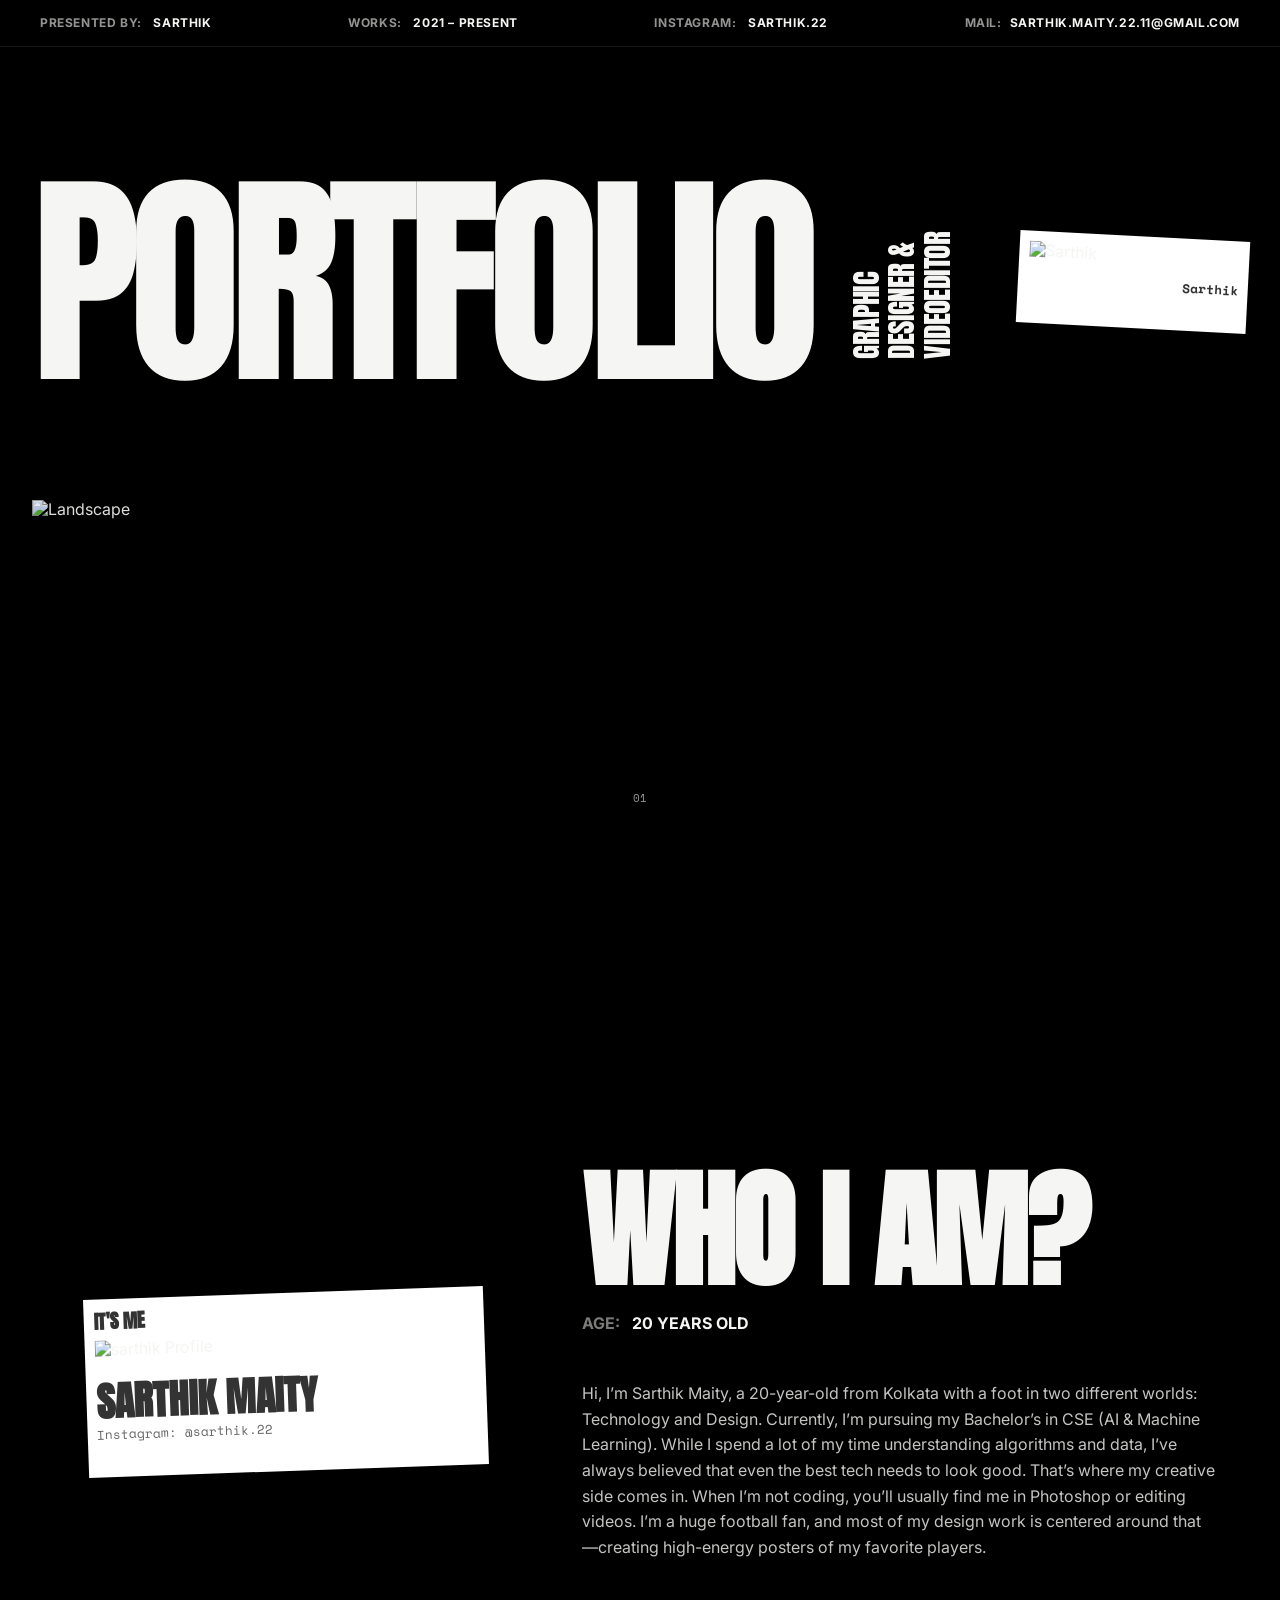
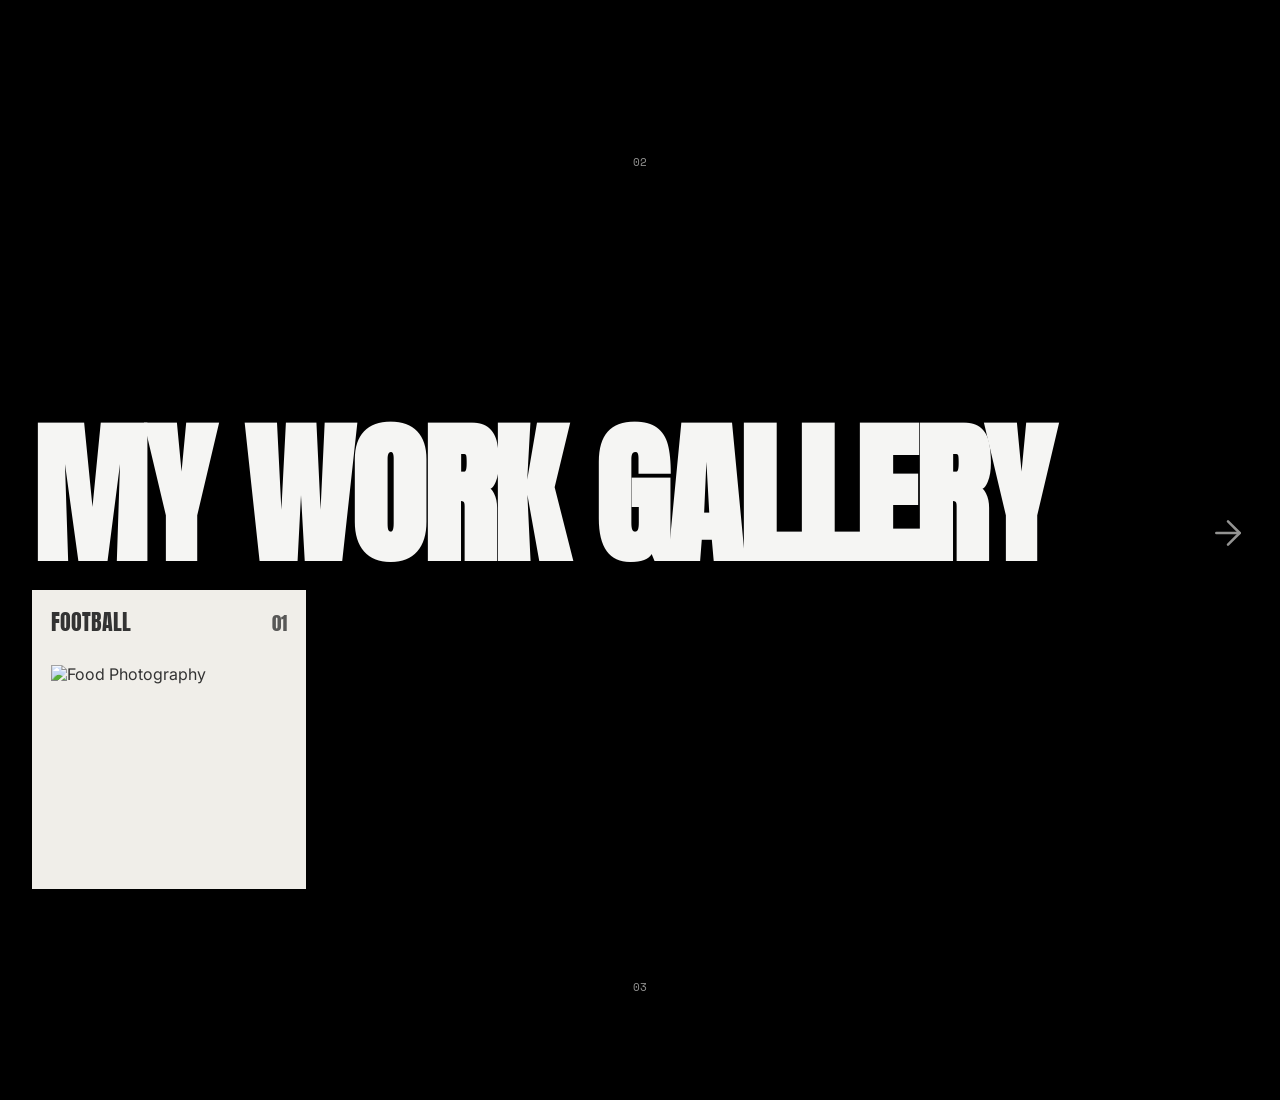
==== index.html @ b1d3f5a2 "Added portfolio files" ====
<!DOCTYPE html>
<html lang="en">

<head>
    <meta charset="UTF-8">
    <meta name="viewport" content="width=device-width, initial-scale=1.0">
    <title>Portfolio</title>
    <link rel="stylesheet" href="style.css">
    <!-- Google Fonts -->
    <link rel="preconnect" href="https://fonts.googleapis.com">
    <link rel="preconnect" href="https://fonts.gstatic.com" crossorigin>
    <link href="https://fonts.googleapis.com/css2?family=Anton&family=Inter:wght@400;700&family=Space+Mono&display=swap"
        rel="stylesheet">
</head>

<body class="home-page">
    <header class="top-bar">
        <a href="#home" class="logo-link">
            <div class="nav-items-desktop">
                <div class="nav-item"><span>PRESENTED BY:</span> Sarthik</div>
                <div class="nav-item"><span>WORKS:</span> 2021 – Present</div>
                <div class="nav-item"><span>INSTAGRAM:</span> sarthik.22</div>
                <div class="nav-item"><span>MAIL:</span>sarthik.maity.22.11@gmail.com</div>
            </div>
        </a>

        <div class="mobile-menu-btn" id="menuToggle">
            <div class="bar"></div>
            <div class="bar"></div>
        </div>
    </header>

    <div class="mobile-menu-overlay" id="mobileMenu">
        <div class="menu-content">
            <a href="#home" class="mobile-nav-item">Home</a>
            <a href="#about" class="mobile-nav-item">About</a>
            <a href="#gallery" class="mobile-nav-item">Gallery</a>
            <div class="mobile-nav-item"><span>PRESENTED BY:</span> Sarthik</div>
            <div class="mobile-nav-item"><span>WORKS:</span> 2021 – Present</div>
            <div class="mobile-nav-item"><span>INSTAGRAM:</span>sarthik.22</div>
            <div class="mobile-nav-item"><span>MAIL:</span>sarthik.maity.22.11@gmail.com</div>
        </div>
    </div>

    <!-- Home Section -->
    <section id="home" class="section-wrapper">
        <main class="container">
            <section class="hero-section">
                <h1 class="hero-title">PORTFOLIO</h1>

                <div class="hero-subtitle">
                    <span>GRAPHIC DESIGNER &</span>
                    <span>VIDEOEDITOR</span>
                </div>

                <div class="polaroid-wrapper">
                    <div class="polaroid">
                        <img src="assets/1.jpeg" alt="Sarthik">
                        <div class="polaroid-caption">Sarthik</div>
                    </div>
                </div>
            </section>

            <section class="landscape-section">
                <div class="landscape-image-wrapper">
                    <img src="assets/image.png" alt="Landscape" class="landscape-image">
                </div>
                <div class="page-number">01</div>
            </section>
        </main>
    </section>

    <!-- About Section -->
    <section id="about" class="section-wrapper about-page">
        <main class="about-container">
            <div class="about-grid">
                <!-- Left Side: Polaroid -->
                <div class="about-left">
                    <div class="polaroid-wrapper about-polaroid">
                        <div class="polaroid">
                            <div class="polaroid-header">IT'S ME</div>
                            <img src="assets/3.jpeg" alt="sarthik Profile">
                            <div class="polaroid-info">
                                <h2 class="profile-name">SARTHIK MAITY</h2>
                                <p class="social-handle">Instagram: @sarthik.22</p>
                            </div>
                        </div>
                    </div>
                </div>

                <!-- Right Side: Content -->
                <div class="about-right">
                    <h1 class="about-title">WHO I AM?</h1>

                    <div class="about-stats">
                        <div class="stat"><span>AGE:</span> 20 YEARS OLD</div>
                        <!-- <div class="stat"><span>EXPERIENCE:</span> 05 YEARS</div> -->
                    </div>

                    <div class="about-text">
                        <p>Hi, I’m Sarthik Maity, a 20-year-old from Kolkata with a foot in two different worlds: Technology and Design.

                            Currently, I’m pursuing my Bachelor’s in CSE (AI & Machine Learning). While I spend a lot of my time understanding algorithms and data, I’ve always believed that even the best tech needs to look good. That’s where my creative side comes in.
                            
                            When I’m not coding, you’ll usually find me in Photoshop or editing videos. I’m a huge football fan, and most of my design work is centered around that—creating high-energy posters of my favorite players.</p>
                       
                    </div>
                </div>
            </div>

            <div class="page-number-about">02</div>
        </main>
    </section>

    <!-- Image Gallery Section -->
    <section id="gallery" class="section-wrapper gallery-section">
        <div class="gallery-container">
            <div class="gallery-header">
                <h1 class="gallery-main-title">MY WORK GALLERY</h1>
                <div class="gallery-arrow">
                    <svg width="40" height="40" viewBox="0 0 24 24" fill="none" stroke="currentColor" stroke-width="1.5"
                        stroke-linecap="round" stroke-linejoin="round">
                        <line x1="5" y1="12" x2="19" y2="12"></line>
                        <polyline points="12 5 19 12 12 19"></polyline>
                    </svg>
                </div>
            </div>

            <div class="category-grid">
                <!-- Food Category -->
                <a href="foot-gallery.html" class="category-card">
                    <div class="card-header">
                        <span class="category-name">FOOTBALL</span>
                        <span class="category-number">01</span>
                    </div>
                    <div class="card-image">
                        <img src="FOOTBALL/art4-ronaldo.png" alt="Food Photography">
                    </div>
                </a>

                <!-- Travel Category
                <div class="category-card">
                    <div class="card-header">
                        <span class="category-name">TRAVEL</span>
                        <span class="category-number">02</span>
                    </div>
                    <div class="card-image">
                        <img src="assets/img2.jpeg" alt="Travel Photography">
                    </div>
                </div>

                <!-- Wedding Category -->
                <!-- <div class="category-card">
                    <div class="card-header">
                        <span class="category-name">WEDDING</span>
                        <span class="category-number">03</span>
                    </div>
                    <div class="card-image">
                        <img src="assets/img1.jpeg" alt="Wedding Photography">
                    </div>
                </div> -->

                <!-- Interior Category -->
                <!-- <div class="category-card">
                    <div class="card-header">
                        <span class="category-name">INTERIOR</span>
                        <span class="category-number">04</span>
                    </div>
                    <div class="card-image">
                        <img src="assets/bgimg.JPG" alt="Interior Photography">
                    </div>
                </div> -->

                <!-- Street Category -->
                <!-- <div class="category-card">
                    <div class="card-header">
                        <span class="category-name">STREET</span>
                        <span class="category-number">05</span>
                    </div>
                    <div class="card-image">
                        <img src="assets/img3.JPG" alt="Street Photography">
                    </div>
                </div> -->

                <!-- Videography Category -->
                <!-- <div class="category-card">
                    <div class="card-header">
                        <span class="category-name">VIDEOGRAPHY</span>
                        <span class="category-number">06</span>
                    </div>
                    <div class="card-image">
                        <img src="assets/img1.jpeg" alt="Videography">
                    </div>
                </div>  -->
            </div>

            <div class="page-number-gallery">03</div>
        </div>
    </section>

    <script>
        const menuToggle = document.getElementById('menuToggle');
        const mobileMenu = document.getElementById('mobileMenu');
        const navLinks = document.querySelectorAll('.mobile-nav-item, .nav-link, .logo-link');

        menuToggle.addEventListener('click', () => {
            menuToggle.classList.toggle('active');
            mobileMenu.classList.toggle('active');
            document.body.classList.toggle('no-scroll');
        });

        navLinks.forEach(link => {
            link.addEventListener('click', () => {
                menuToggle.classList.remove('active');
                mobileMenu.classList.remove('active');
                document.body.classList.remove('no-scroll');
            });
        });
    </script>
</body>

</html>
---- style.css ----
:root {
    --bg-color: #000000;
    --text-color: #F5F5F3;
    /* Off-white/Beige */
    --accent-color: #F5F5F3;
    --font-heading: 'Anton', sans-serif;
    --font-secondary: 'Inter', sans-serif;
    --font-mono: 'Space Mono', monospace;
}

html {
    scroll-behavior: smooth;
}

* {
    margin: 0;
    padding: 0;
    box-sizing: border-box;
}

body {
    background-color: var(--bg-color);
    color: var(--text-color);
    font-family: var(--font-secondary);
    line-height: 1.2;
    overflow-x: hidden;
}

body.no-scroll {
    overflow: hidden;
}

/* Section Wrapper */
.section-wrapper {
    height: 100vh;
    width: 100%;
    display: flex;
    flex-direction: column;
}

/* Top Bar */
.top-bar {
    position: fixed;
    top: 0;
    left: 0;
    width: 100%;
    display: flex;
    justify-content: space-between;
    align-items: center;
    padding: 1rem 2rem;
    font-size: 0.75rem;
    font-weight: 700;
    text-transform: uppercase;
    letter-spacing: 0.05em;
    background-color: rgba(0, 0, 0, 0.8);
    backdrop-filter: blur(10px);
    border-bottom: 1px solid rgba(245, 245, 243, 0.1);
    z-index: 1000;
}

.logo-link {
    text-decoration: none;
    color: inherit;
    width: 100%;
}

.nav-items-desktop {
    display: flex;
    justify-content: space-between;
    align-items: center;
    width: 100%;
    max-width: 1200px;
    margin: 0 auto;
}

.nav-link {
    color: inherit;
    text-decoration: underline;
    margin-left: 1rem;
}

.top-bar span {
    color: rgba(245, 245, 243, 0.6);
    margin-right: 0.5rem;
}

/* Mobile Menu Button */
.mobile-menu-btn {
    display: none;
    cursor: pointer;
    width: 30px;
    height: 20px;
    flex-direction: column;
    justify-content: space-between;
    z-index: 1001;
}

.mobile-menu-btn .bar {
    width: 100%;
    height: 2px;
    background-color: var(--text-color);
    transition: all 0.3s ease;
}

.mobile-menu-btn.active .bar:nth-child(1) {
    transform: translateY(9px) rotate(45deg);
}

.mobile-menu-btn.active .bar:nth-child(2) {
    transform: translateY(-9px) rotate(-45deg);
}

/* Mobile Menu Overlay */
.mobile-menu-overlay {
    position: fixed;
    top: 0;
    left: 0;
    width: 100%;
    height: 100%;
    background-color: rgba(0, 0, 0, 0.95);
    display: flex;
    justify-content: center;
    align-items: center;
    z-index: 999;
    opacity: 0;
    visibility: hidden;
    transition: all 0.4s ease;
}

.mobile-menu-overlay.active {
    opacity: 1;
    visibility: visible;
}

.menu-content {
    display: flex;
    flex-direction: column;
    gap: 2rem;
    text-align: center;
}

.mobile-nav-item {
    font-size: 1.2rem;
    font-weight: 700;
    text-transform: uppercase;
    letter-spacing: 0.1em;
    color: inherit;
    text-decoration: none;
}

.mobile-nav-item span {
    display: block;
    font-size: 0.7rem;
    color: rgba(245, 245, 243, 0.5);
    margin-bottom: 0.5rem;
}

/* Container */
.container {
    flex: 1;
    display: flex;
    flex-direction: column;
    padding: 5rem 2rem 1rem 2rem;
    max-width: 1600px;
    margin: 0 auto;
    width: 100%;
    height: 100vh;
    overflow: hidden;
}

/* Hero Section */
.hero-section {
    display: flex;
    justify-content: flex-start;
    align-items: center;
    position: relative;
    flex: 1.2;
    gap: 1.5rem;
}

.hero-title {
    font-family: var(--font-heading);
    font-size: clamp(5rem, 18vw, 15rem);
    line-height: 0.8;
    margin: 0;
    letter-spacing: -0.05em;
    font-weight: 400;
}

.hero-subtitle {
    writing-mode: vertical-rl;
    transform: rotate(180deg);
    font-family: var(--font-heading);
    font-size: clamp(0.8rem, 2.3vw, 2.3rem);
    display: flex;
    flex-direction: column;
    justify-content: space-between;
    height: clamp(3rem, 12vw, 10rem);
    margin: 0 1rem;
    color: var(--text-color);
    letter-spacing: -0.02em;
}

/* Polaroid */
.polaroid-wrapper {
    width: clamp(200px, 18vw, 300px);
    transform: rotate(3deg);
    margin-left: auto;
    z-index: 10;
}

.polaroid {
    background-color: #fff;
    padding: 0.6rem 0.6rem 2.2rem 0.6rem;
    box-shadow: 0 15px 40px rgba(0, 0, 0, 0.8);
}

.polaroid img {
    width: 100%;
    aspect-ratio: 1/1;
    object-fit: cover;
}

.polaroid-caption {
    font-family: 'Space Mono', monospace;
    color: #333;
    text-align: right;
    margin-top: 0.8rem;
    font-size: 0.8rem;
    font-weight: 700;
}

/* Landscape Section */
.landscape-section {
    position: relative;
    width: 100%;
    flex: 1;
    /* Stretch to fill remaining space */
    margin-top: 1rem;
    margin-bottom: 3rem;
    min-height: 0;
    /* Allow shrinking */
}

.landscape-image-wrapper {
    width: 100%;
    height: 100%;
    overflow: hidden;
    position: relative;
    background: #000;
}

.landscape-image {
    width: 100%;
    height: 100%;
    object-fit: cover;
    display: block;
    filter: brightness(0.9);
}

.page-number,
.page-number-about {
    position: absolute;
    bottom: 2rem;
    left: 50%;
    transform: translateX(-50%);
    font-family: var(--font-mono);
    font-size: 0.7rem;
    opacity: 0.6;
}

/* About Page Specific Section */
.about-page {
    background: linear-gradient(rgba(0, 0, 0, 0.7), rgba(0, 0, 0, 0.7)), url('assets/bgimg.JPG');
    background-size: cover;
    background-position: center;
    background-attachment: fixed;
    display: flex;
    justify-content: center;
    align-items: center;
}

.about-container {
    padding: 6rem 4rem 2rem 4rem;
    max-width: 1400px;
    margin: 0 auto;
    width: 100%;
    min-height: 100vh;
    display: flex;
    align-items: center;
    position: relative;
}

.about-grid {
    display: grid;
    grid-template-columns: 1fr 1.5fr;
    gap: 6rem;
    align-items: center;
    width: 100%;
}

.about-polaroid {
    width: 100%;
    max-width: 400px;
    transform: rotate(-2deg);
}

.about-polaroid img {
    object-position: top center;
    /* Prevent head cut off */
}

.polaroid-header {
    font-family: var(--font-heading);
    color: #333;
    font-size: 1.2rem;
    margin-bottom: 0.5rem;
    font-weight: 700;
}

.polaroid-info {
    margin-top: 1.5rem;
}

.profile-name {
    font-family: var(--font-heading);
    font-size: 2.5rem;
    color: #333;
    line-height: 0.9;
    margin-bottom: 0.5rem;
}

.social-handle {
    font-family: var(--font-mono);
    color: #666;
    font-size: 0.8rem;
}

.about-title {
    font-family: var(--font-heading);
    font-size: clamp(4rem, 10vw, 8rem);
    line-height: 0.8;
    margin-bottom: 2rem;
    letter-spacing: -0.02em;
}

.about-stats {
    display: flex;
    gap: 2rem;
    margin-bottom: 3rem;
}

.stat {
    font-size: 1rem;
    font-weight: 700;
}

.stat span {
    opacity: 0.5;
    margin-right: 0.5rem;
}

.about-text p {
    font-size: 1rem;
    line-height: 1.6;
    opacity: 0.8;
    margin-bottom: 1.5rem;
}

/* Mobile Responsive */
@media (max-width: 1024px) {
    .about-grid {
        grid-template-columns: 1fr;
        gap: 4rem;
        text-align: center;
    }

    .about-stats {
        justify-content: center;
    }
}

/* Gallery Section */
.gallery-section {
    background-color: var(--bg-color);
    padding: 6rem 2rem 2rem 2rem;
    min-height: 100vh;
    display: flex;
    justify-content: center;
    align-items: center;
}

.gallery-container {
    max-width: 1600px;
    width: 100%;
    margin: 0 auto;
    position: relative;
}

.gallery-header {
    display: flex;
    justify-content: space-between;
    align-items: flex-end;
    margin-bottom: 4rem;
}

.gallery-main-title {
    font-family: var(--font-heading);
    font-size: clamp(4rem, 12vw, 10rem);
    line-height: 0.8;
    letter-spacing: -0.02em;
}

.gallery-arrow {
    opacity: 0.6;
}

.category-grid {
    display: grid;
    grid-template-columns: repeat(4, 1fr);
    gap: 2rem;
}

.category-card {
    background-color: var(--accent-color);
    padding: 1rem;
    padding-bottom: 2rem;
    text-decoration: none;
    color: #333;
    display: flex;
    flex-direction: column;
    gap: 1rem;
    transition: transform 0.3s ease;
}

.category-card:hover {
    transform: translateY(-5px);
}

.category-grid .category-card:nth-child(1),
.category-grid .category-card:nth-child(2) {
    grid-column: span 1;
}

.category-grid .category-card:nth-child(3),
.category-grid .category-card:nth-child(4),
.category-grid .category-card:nth-child(5),
.category-grid .category-card:nth-child(6) {
    grid-column: span 1;
}

/* Specific layout grouping from reference */
.category-grid {
    grid-template-areas:
        "title title card1 card2"
        "card3 card4 card5 card6";
}

/* Adjusting to match the reference look */
.gallery-header {
    grid-area: title;
    margin-bottom: 2rem;
}

.category-grid {
    display: grid;
    grid-template-columns: repeat(4, 1fr);
    grid-template-rows: auto auto;
    gap: 2.5rem;
}

.category-card {
    background-color: #F0EEE9;
    padding: 1.2rem;
    padding-bottom: 3rem;
}

.card-header {
    display: flex;
    justify-content: space-between;
    align-items: center;
    margin-bottom: 0.8rem;
}

.category-name {
    font-family: var(--font-heading);
    font-size: 1.4rem;
}

.category-number {
    font-family: var(--font-heading);
    font-size: 1.2rem;
    opacity: 0.8;
}

.card-image {
    width: 100%;
    aspect-ratio: 4/3;
    overflow: hidden;
}

.card-image img {
    width: 100%;
    height: 100%;
    object-fit: cover;
}

.page-number-gallery {
    position: absolute;
    bottom: -4rem;
    left: 50%;
    transform: translateX(-50%);
    font-family: var(--font-mono);
    font-size: 0.7rem;
    opacity: 0.6;
}

/* Responsive adjustments */
@media (max-width: 1200px) {
    .category-grid {
        grid-template-columns: repeat(2, 1fr);
    }
}

@media (max-width: 768px) {
    .category-grid {
        grid-template-columns: 1fr;
    }

    .gallery-main-title {
        font-size: 4rem;
    }


    .nav-items-desktop {
        display: none;
    }

    .mobile-menu-btn {
        display: flex;
        margin-left: auto;
    }

    .container,
    .about-container {
        padding-top: 5rem;
        height: auto;
        min-height: 100vh;
    }

    .hero-section {
        flex-direction: column;
        align-items: center;
        text-align: center;
        gap: 2rem;
        margin-top: 2rem;
        flex: none;
    }

    .hero-subtitle {
        writing-mode: horizontal-tb;
        transform: rotate(0);
        height: auto;
        margin: 1rem 0;
        flex-direction: row;
        gap: 1.5rem;
    }

    .polaroid-wrapper {
        width: 80%;
        max-width: 280px;
        margin-left: 0;
        transform: rotate(0);
    }

    .section-wrapper {
        height: auto;
        min-height: 100vh;
    }

    .about-page {
        background-attachment: scroll;
    }

    .container,
    .about-container {
        overflow: visible;
    }

    .landscape-section {
        flex: none;
        height: 40vh;
        margin-bottom: 4rem;
    }

}
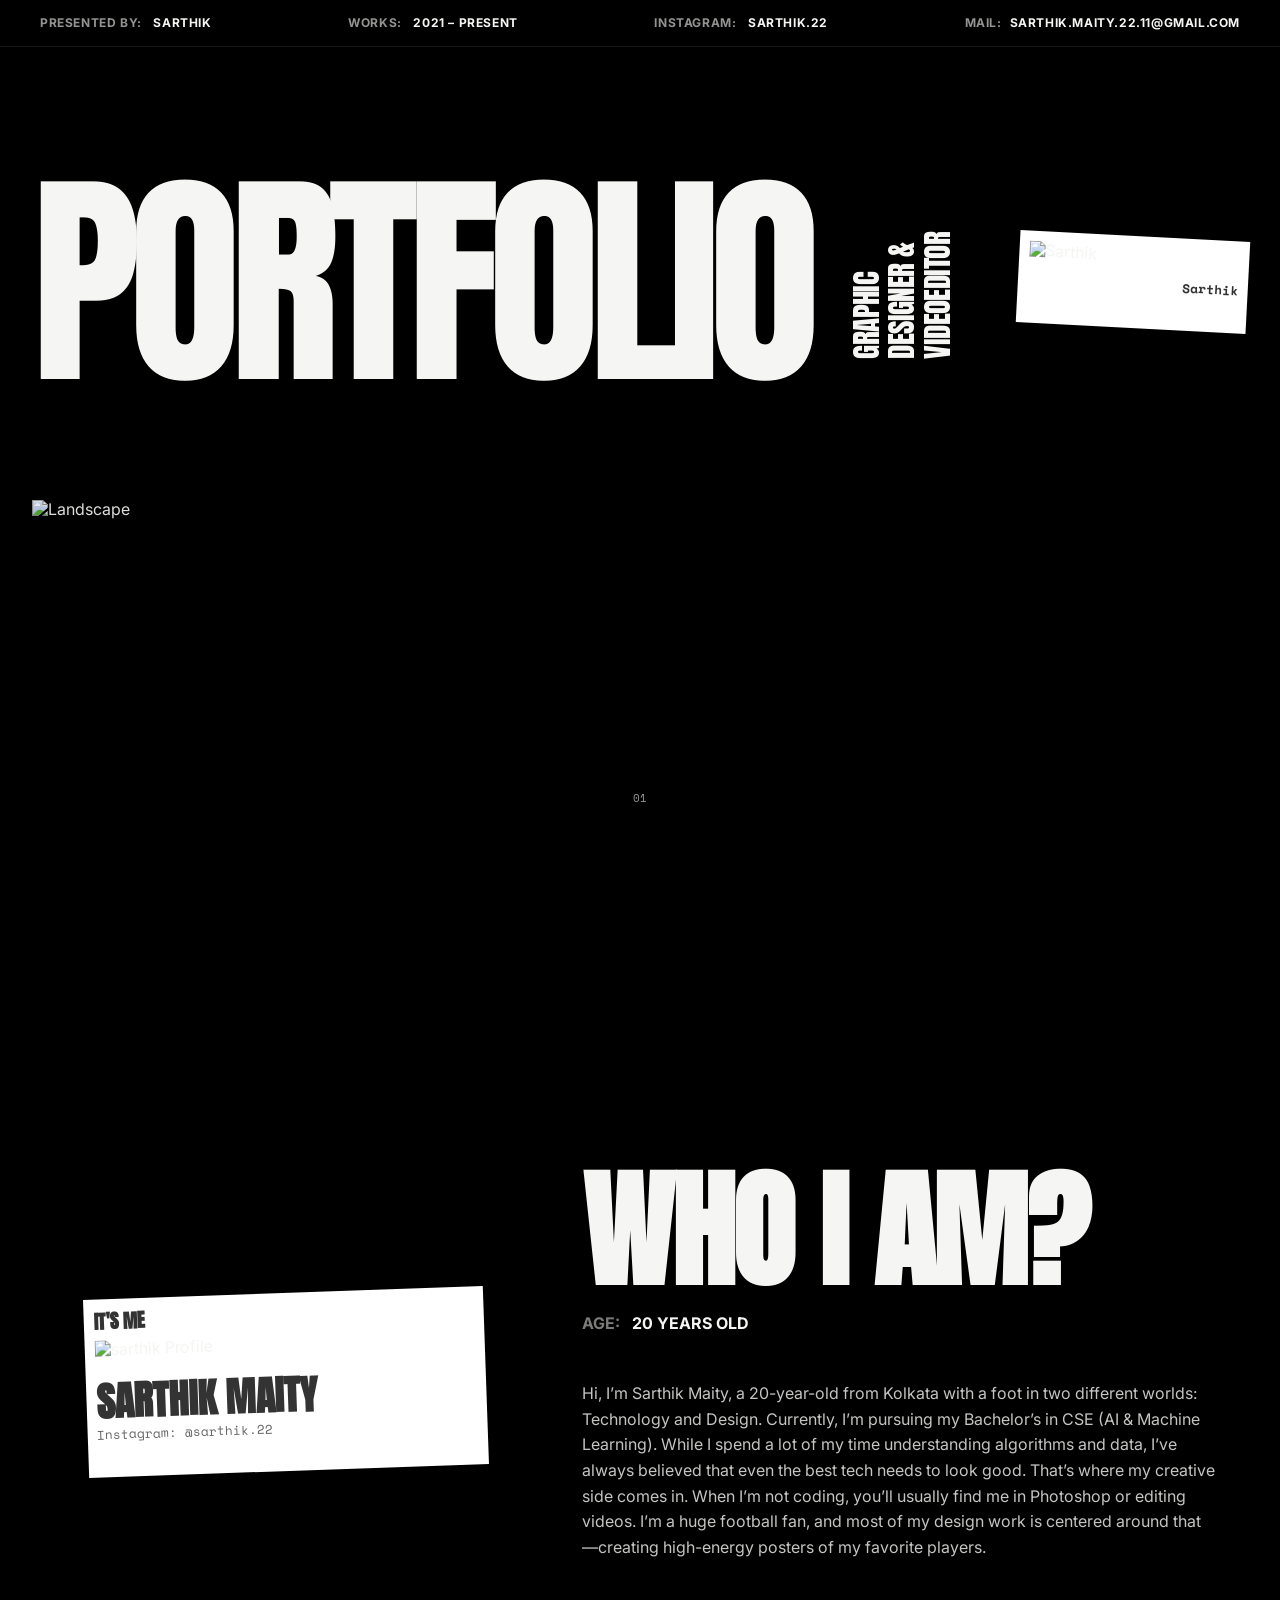
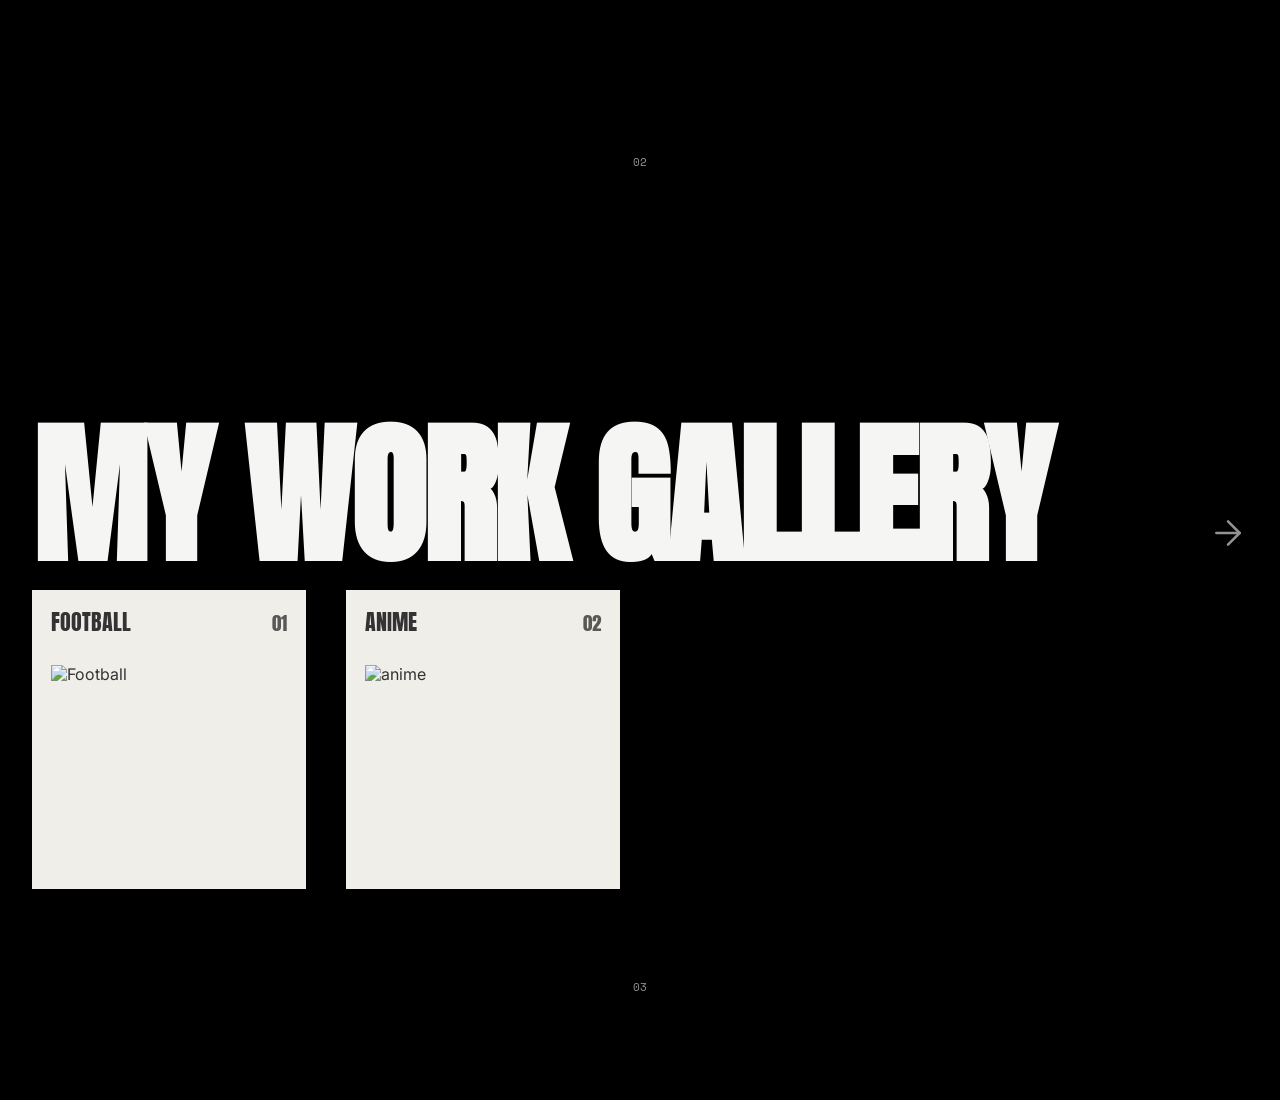
==== commit 5c02e8ca: "new anime gallery and foot file in normal folder" ====
--- a/index.html
+++ b/index.html
@@ -134,7 +134,17 @@
                         <span class="category-number">01</span>
                     </div>
                     <div class="card-image">
-                        <img src="FOOTBALL/art4-ronaldo.png" alt="Food Photography">
+                        <img src="FOOTBALL/art4-ronaldo.png" alt="Football">
+                    </div>
+                </a>
+
+                <a href="anime-gallery.html" class="category-card">
+                    <div class="card-header">
+                        <span class="category-name">ANIME</span>
+                        <span class="category-number">02</span>
+                    </div>
+                    <div class="card-image">
+                        <img src="FOOTBALL/art7-kaiser.png" alt="anime">
                     </div>
                 </a>
 
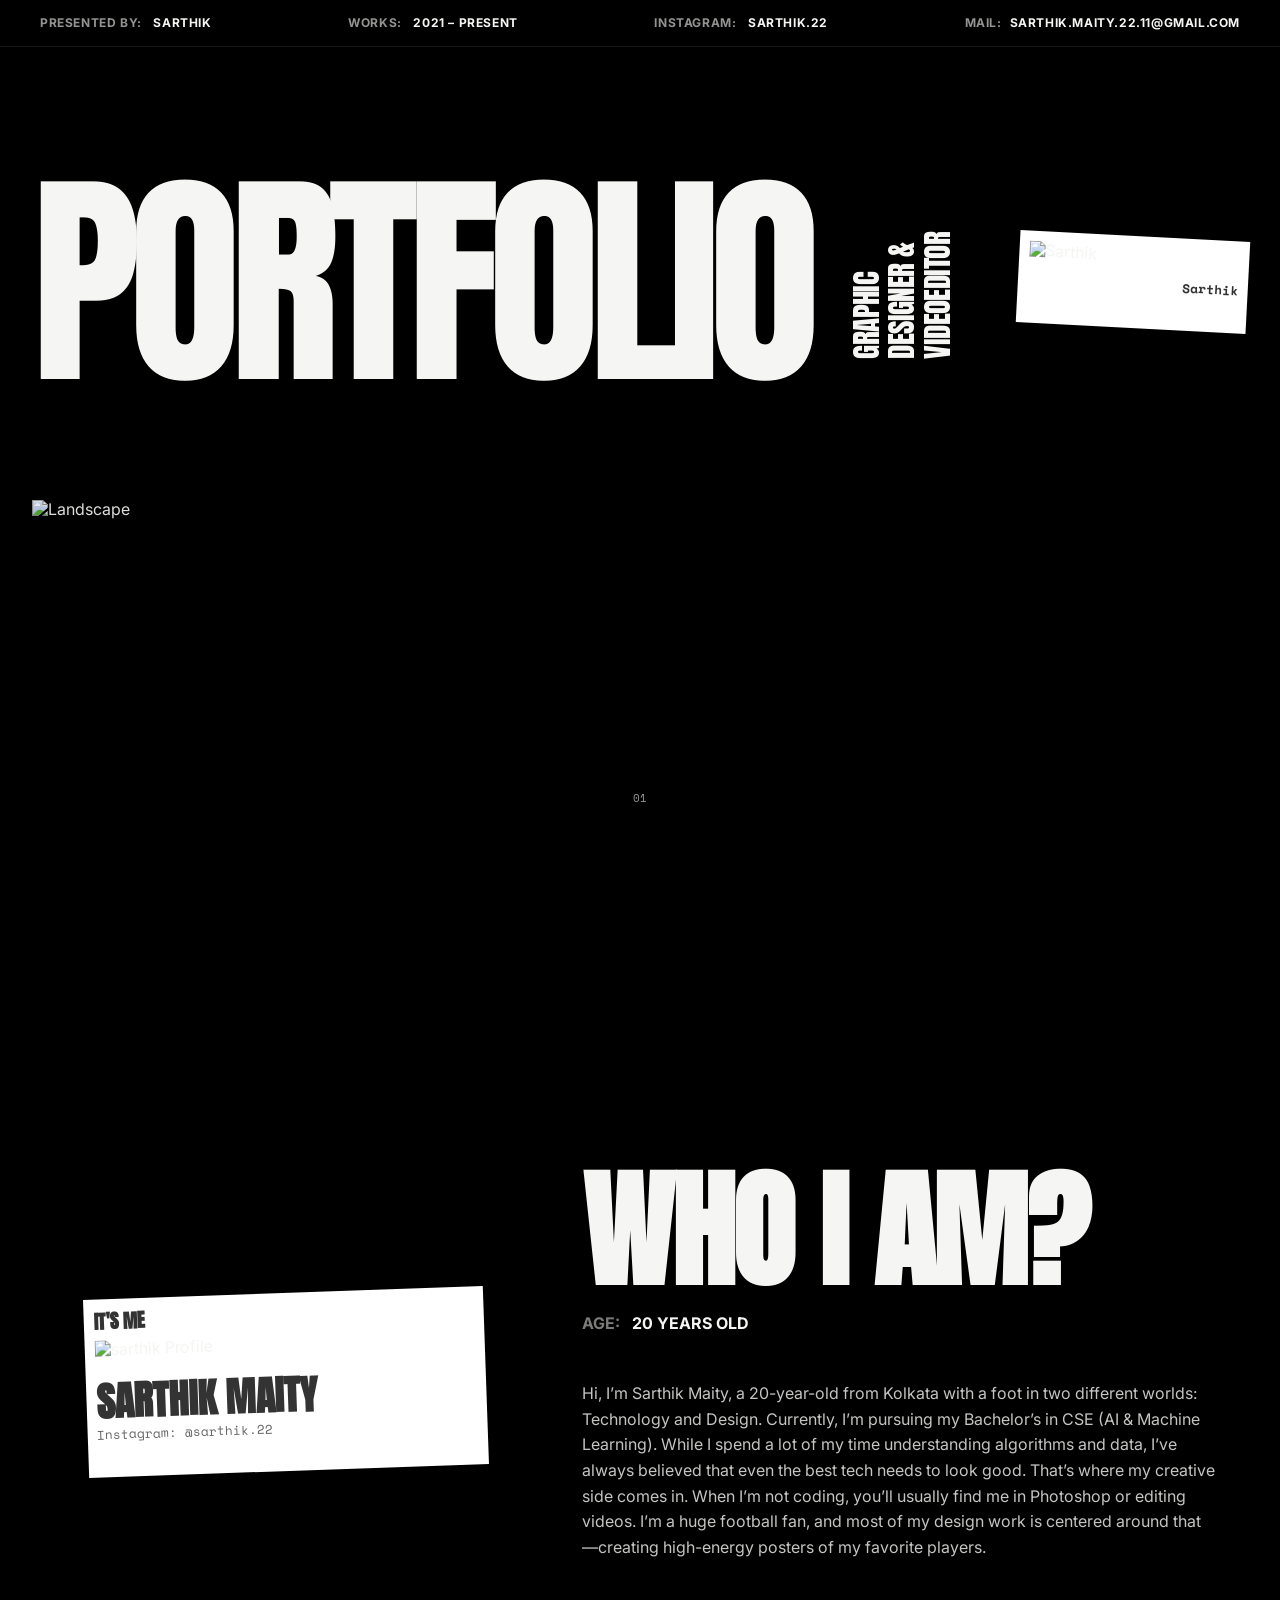
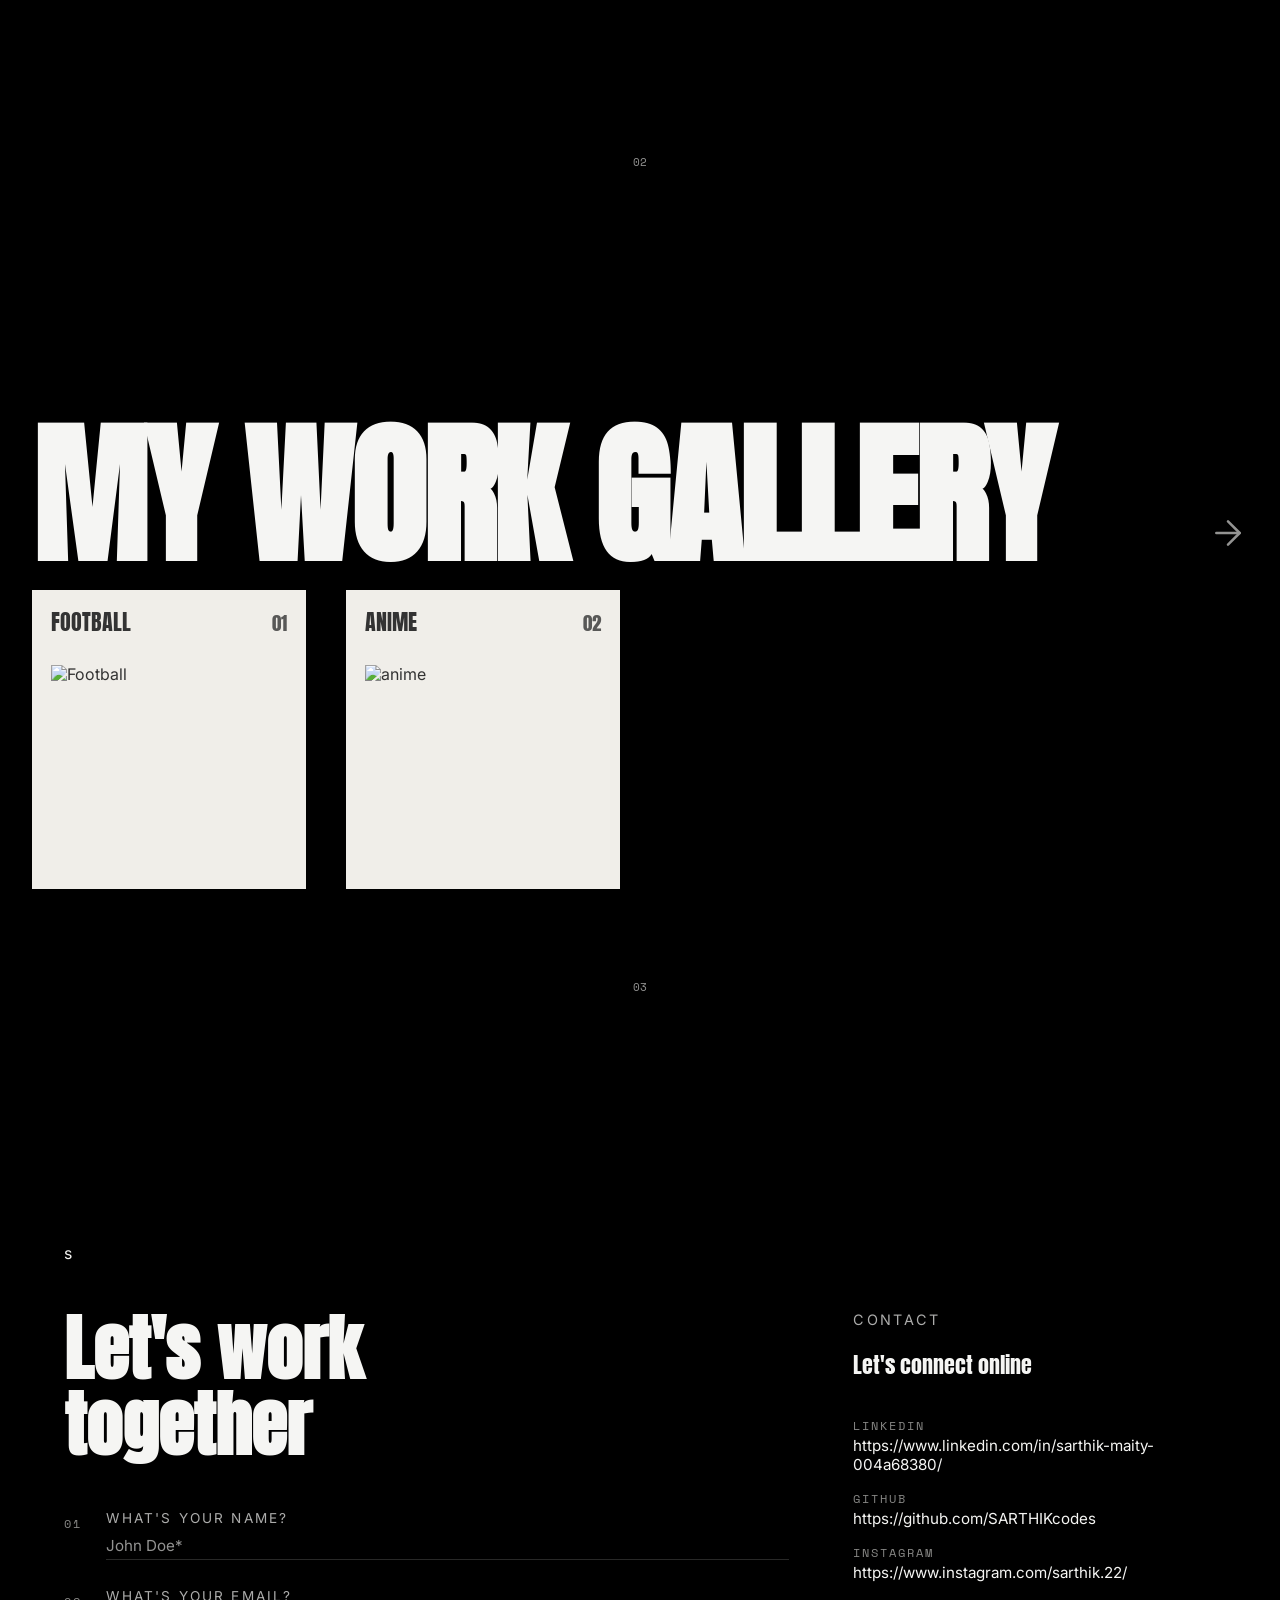
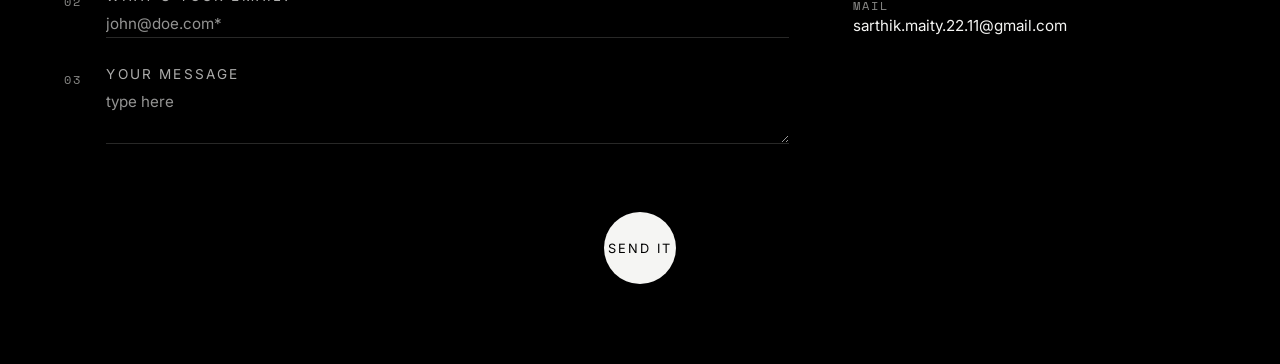
==== commit bd495c94: "contact form" ====
--- a/index.html
+++ b/index.html
@@ -11,6 +11,186 @@
     <link rel="preconnect" href="https://fonts.gstatic.com" crossorigin>
     <link href="https://fonts.googleapis.com/css2?family=Anton&family=Inter:wght@400;700&family=Space+Mono&display=swap"
         rel="stylesheet">
+
+    <style>
+        .contact-section {
+            max-width: 1400px;
+            margin: 0 auto;
+            padding: 6rem 4rem 5rem 4rem;
+            display: flex;
+            flex-direction: column;
+            gap: 3rem;
+        }
+
+        .contact-inner {
+            display: grid;
+            grid-template-columns: minmax(0, 2.2fr) minmax(0, 1.1fr);
+            gap: 4rem;
+            align-items: flex-start;
+        }
+
+        .contact-title {
+            font-family: var(--font-heading);
+            font-size: clamp(2.8rem, 6vw, 4.5rem);
+            line-height: 1.05;
+            margin-bottom: 3rem;
+        }
+
+        .contact-form {
+            display: flex;
+            flex-direction: column;
+            gap: 1.75rem;
+        }
+
+        .contact-row {
+            display: grid;
+            grid-template-columns: auto minmax(0, 1fr);
+            gap: 1.5rem;
+            align-items: flex-start;
+        }
+
+        .contact-number {
+            font-family: var(--font-mono);
+            font-size: 0.75rem;
+            letter-spacing: 0.18em;
+            text-transform: uppercase;
+            color: rgba(245, 245, 243, 0.55);
+            margin-top: 0.4rem;
+        }
+
+        .contact-label {
+            font-family: var(--font-secondary);
+            font-size: 0.85rem;
+            text-transform: uppercase;
+            letter-spacing: 0.16em;
+            color: rgba(245, 245, 243, 0.7);
+            margin-bottom: 0.35rem;
+        }
+
+        .contact-input,
+        .contact-textarea {
+            width: 100%;
+            background: transparent;
+            border: none;
+            border-bottom: 1px solid rgba(245, 245, 243, 0.16);
+            padding: 0.25rem 0;
+            font-family: var(--font-secondary);
+            font-size: 0.95rem;
+            color: var(--text-color);
+            outline: none;
+        }
+
+        .contact-input::placeholder,
+        .contact-textarea::placeholder {
+            color: rgba(245, 245, 243, 0.6);
+        }
+
+        .contact-input:focus,
+        .contact-textarea:focus {
+            border-color: rgba(245, 245, 243, 0.7);
+        }
+
+        .contact-textarea {
+            resize: vertical;
+            min-height: 3.5rem;
+        }
+
+        .contact-right-title {
+            font-family: var(--font-secondary);
+            font-size: 0.9rem;
+            text-transform: uppercase;
+            letter-spacing: 0.16em;
+            color: rgba(245, 245, 243, 0.7);
+            margin-bottom: 1.5rem;
+        }
+
+        .contact-right-heading {
+            font-family: var(--font-heading);
+            font-size: 1.4rem;
+            margin-bottom: 2.5rem;
+        }
+
+        .contact-links {
+            list-style: none;
+            padding: 0;
+            margin: 0;
+            display: flex;
+            flex-direction: column;
+            gap: 1.1rem;
+        }
+
+        .contact-link-label {
+            font-family: var(--font-mono);
+            font-size: 0.75rem;
+            text-transform: uppercase;
+            letter-spacing: 0.16em;
+            color: rgba(245, 245, 243, 0.55);
+            margin-bottom: 0.15rem;
+        }
+
+        .contact-link a,
+        .contact-link span {
+            font-family: var(--font-secondary);
+            font-size: 0.95rem;
+            color: var(--text-color);
+            text-decoration: none;
+        }
+
+        .contact-link a:hover {
+            text-decoration: underline;
+        }
+
+        .contact-submit-wrapper {
+            display: flex;
+            justify-content: center;
+            margin-top: 1rem;
+        }
+
+        .contact-submit {
+            width: 4.5rem;
+            height: 4.5rem;
+            border-radius: 999px;
+            border: none;
+            background: var(--text-color);
+            color: #000;
+            font-family: var(--font-secondary);
+            font-size: 0.8rem;
+            text-transform: uppercase;
+            letter-spacing: 0.16em;
+            cursor: pointer;
+            display: flex;
+            align-items: center;
+            justify-content: center;
+            box-shadow: 0 18px 35px rgba(0, 0, 0, 0.6);
+            transition: transform 0.2s ease, box-shadow 0.2s ease, background 0.2s ease;
+        }
+
+        .contact-submit:hover {
+            transform: translateY(-3px);
+            box-shadow: 0 22px 40px rgba(0, 0, 0, 0.75);
+            background: #ffffff;
+        }
+
+        .contact-submit:active {
+            transform: translateY(0);
+            box-shadow: 0 10px 20px rgba(0, 0, 0, 0.7);
+        }
+
+        @media (max-width: 900px) {
+            .contact-section {
+                padding-inline: 1.5rem;
+            }
+
+            .contact-inner {
+                grid-template-columns: minmax(0, 1fr);
+                gap: 3rem;
+            }
+
+            .contact-title {
+                margin-bottom: 2.25rem;
+            }
+        }
+    </style>
 </head>
 
 <body class="home-page">
@@ -208,6 +388,92 @@
         </div>
     </section>
 
+    <section id="contact" class="contact-section">
+        <form action="https://api.web3forms.com/submit" method="POST"></form>s
+        <div class="contact-inner">
+            <div class="contact-left">
+                
+                <h2 class="contact-title">
+                    Let's work<br>together
+                </h2>
+                <form class="contact-form" id="contact-form">
+                    <div class="contact-row">
+                        <input type="hidden" name="access_key" value="184c6851-9f18-4a88-ac06-4467c2122e70">
+                        <div class="contact-number">01</div>
+                        <div>
+                            <div class="contact-label">What's your name?</div>
+                            <input class="contact-input" type="text" name="name"
+                                placeholder="John Doe*" required>
+                        </div>
+                    </div>
+
+                    <div class="contact-row">
+                        <div class="contact-number">02</div>
+                        <div>
+                            <div class="contact-label">What's your email?</div>
+                            <input class="contact-input" type="email" name="email"
+                                placeholder="john@doe.com*" required>
+                        </div>
+                    </div>
+
+                    <!-- <div class="contact-row">
+                        <div class="contact-number">03</div>
+                        <div>
+                            <div class="contact-label">What's the name of your organization?</div>
+                            <input class="contact-input" type="text" name="organization"
+                                placeholder="John &amp; Doe ®">
+                        </div>
+                    </div> -->
+
+                    <!-- <div class="contact-row">
+                        <div class="contact-number">04</div>
+                        <div>
+                            <div class="contact-label">What services are you looking for?</div>
+                            <input class="contact-input" type="text" name="services"
+                                placeholder="Web design, web development …">
+                        </div>
+                    </div> -->
+
+                    <div class="contact-row">
+                        <div class="contact-number">03</div>
+                        <div>
+                            <div class="contact-label">Your message</div>
+                            <textarea class="contact-textarea" name="message"
+                                placeholder="type here"></textarea>
+                        </div>
+                    </div>
+                </form>
+            </div>
+
+            <div class="contact-right">
+                <div class="contact-right-title">Contact</div>
+                <div class="contact-right-heading">Let's connect online</div>
+                <ul class="contact-links">
+                    <li class="contact-link">
+                        <div class="contact-link-label">LinkedIn</div>
+                        <a href="https://www.linkedin.com" target="_blank" rel="noopener">https://www.linkedin.com/in/sarthik-maity-004a68380/</a>
+                    </li>
+                    <li class="contact-link">
+                        <div class="contact-link-label">GitHub</div>
+                        <a href="https://github.com" target="_blank" rel="noopener">https://github.com/SARTHIKcodes</a>
+                    </li>
+                    <li class="contact-link">
+                        <div class="contact-link-label">Instagram</div>
+                        <a href="https://www.instagram.com" target="_blank" rel="noopener">https://www.instagram.com/sarthik.22/</a>
+                    </li>
+                    <li class="contact-link">
+                        <div class="contact-link-label">Mail</div>
+                        <span>sarthik.maity.22.11@gmail.com</span>
+                    </li>
+                </ul>
+            </div>
+        </div>
+
+        <div class="contact-submit-wrapper">
+            <button type="submit" form="contact-form" class="contact-submit">Send it</button>
+        </div>
+    </section>
+
     <script>
         const menuToggle = document.getElementById('menuToggle');
         const mobileMenu = document.getElementById('mobileMenu');
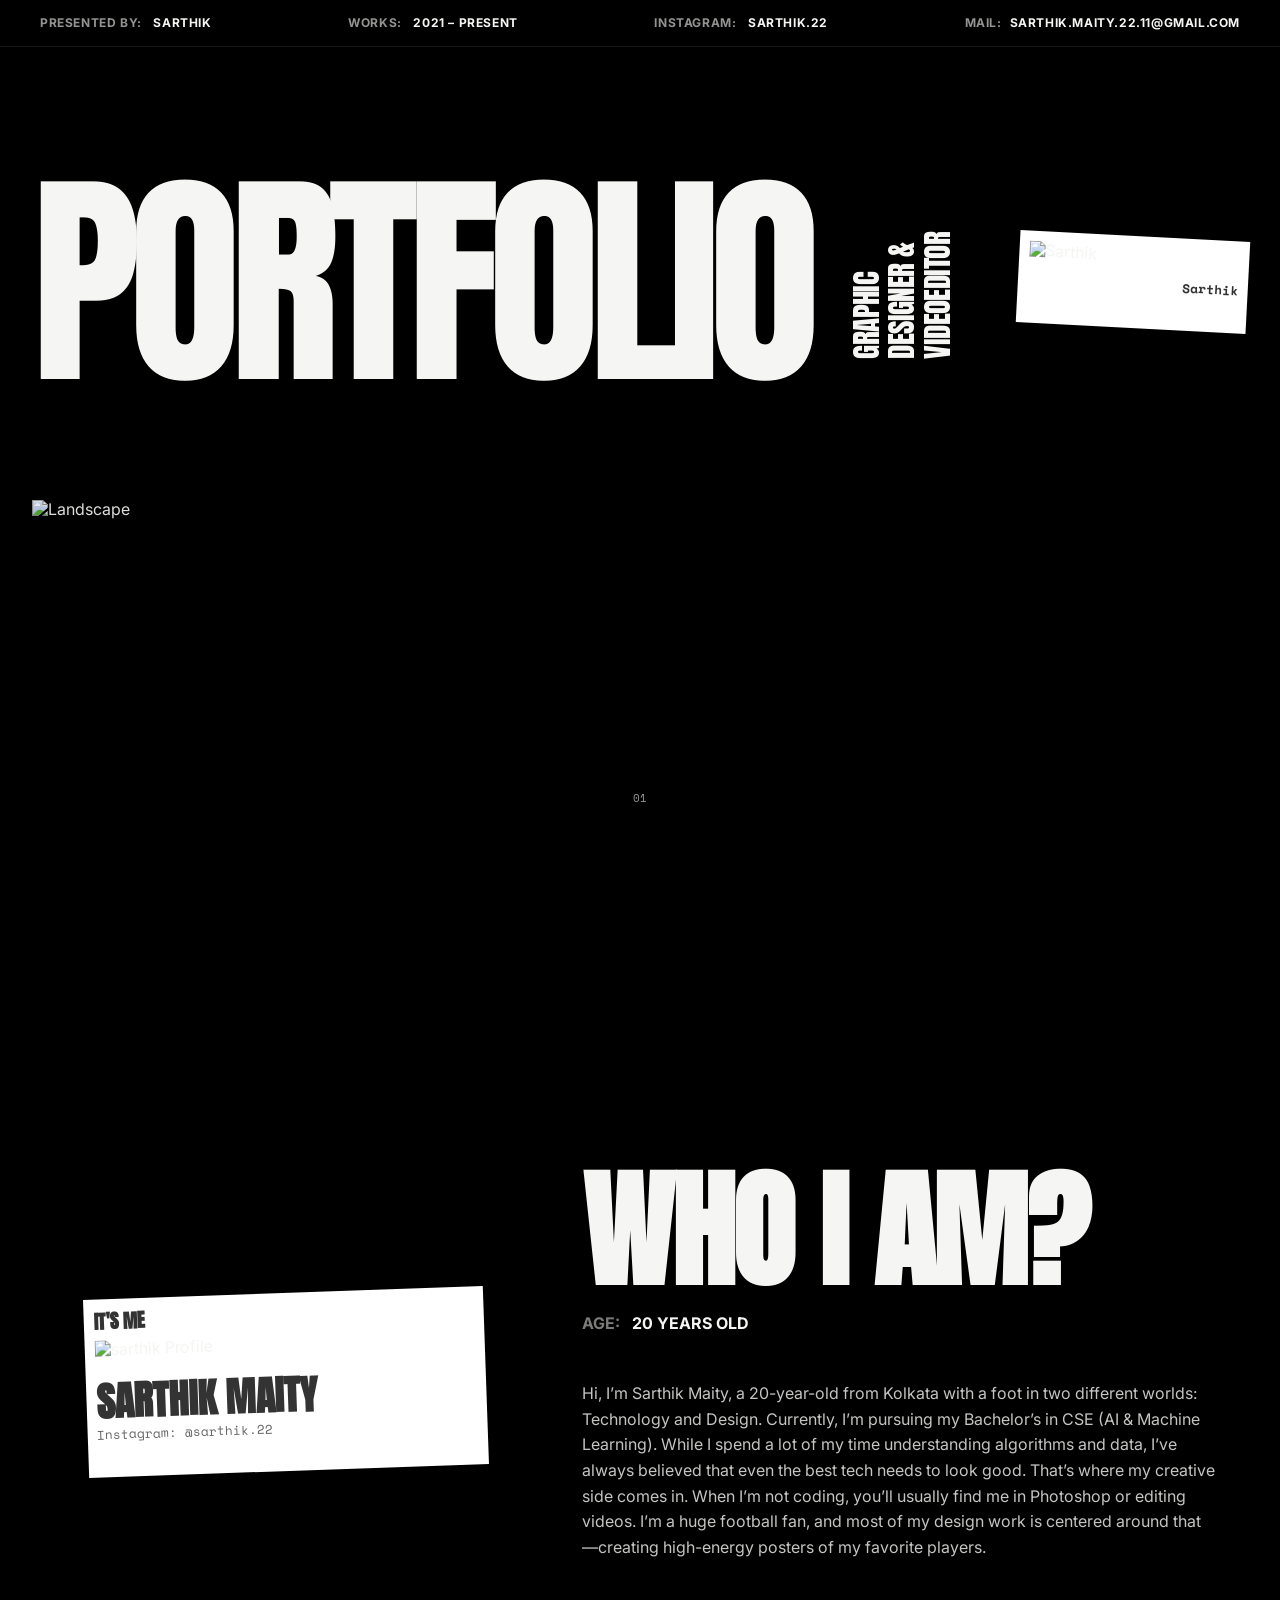
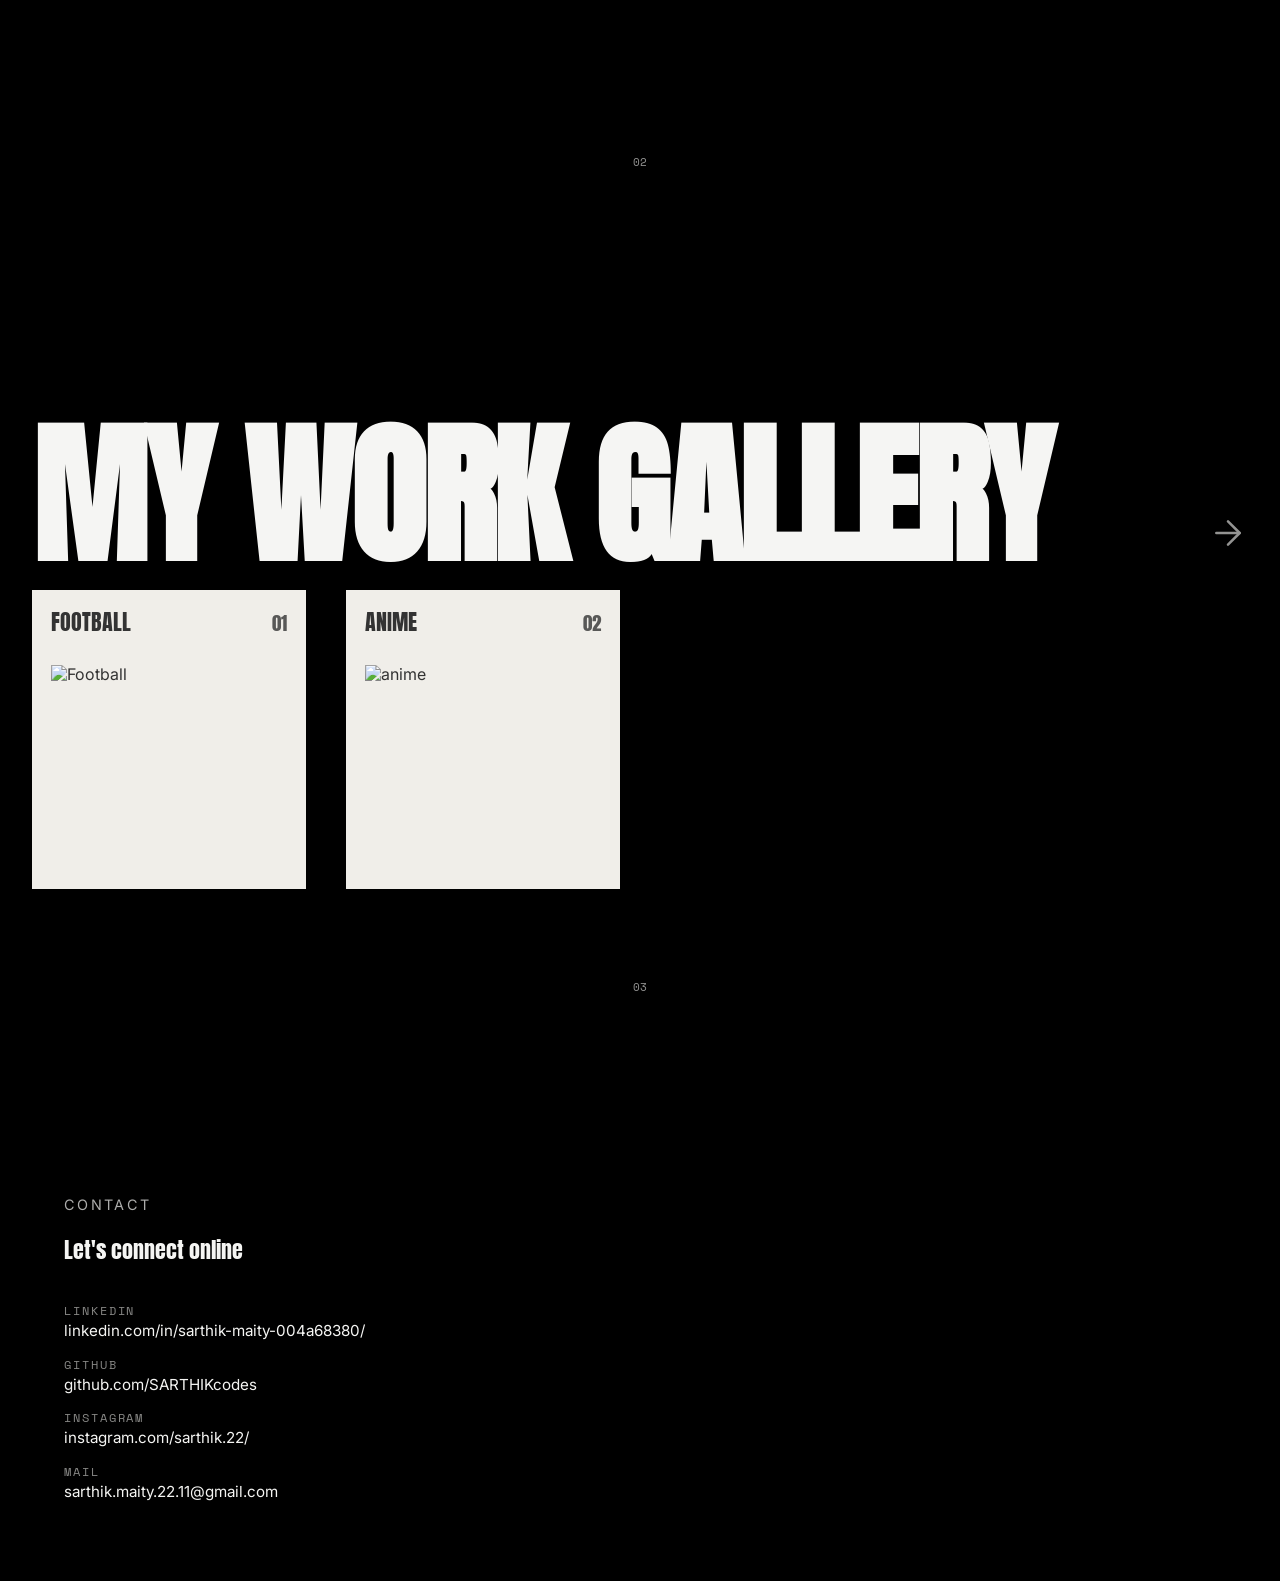
==== commit 35678428: "updated contact section" ====
--- a/index.html
+++ b/index.html
@@ -389,88 +389,37 @@
     </section>
 
     <section id="contact" class="contact-section">
-        <form action="https://api.web3forms.com/submit" method="POST"></form>s
         <div class="contact-inner">
-            <div class="contact-left">
-                
-                <h2 class="contact-title">
-                    Let's work<br>together
-                </h2>
-                <form class="contact-form" id="contact-form">
-                    <div class="contact-row">
-                        <input type="hidden" name="access_key" value="184c6851-9f18-4a88-ac06-4467c2122e70">
-                        <div class="contact-number">01</div>
-                        <div>
-                            <div class="contact-label">What's your name?</div>
-                            <input class="contact-input" type="text" name="name"
-                                placeholder="John Doe*" required>
-                        </div>
-                    </div>
-
-                    <div class="contact-row">
-                        <div class="contact-number">02</div>
-                        <div>
-                            <div class="contact-label">What's your email?</div>
-                            <input class="contact-input" type="email" name="email"
-                                placeholder="john@doe.com*" required>
-                        </div>
-                    </div>
-
-                    <!-- <div class="contact-row">
-                        <div class="contact-number">03</div>
-                        <div>
-                            <div class="contact-label">What's the name of your organization?</div>
-                            <input class="contact-input" type="text" name="organization"
-                                placeholder="John &amp; Doe ®">
-                        </div>
-                    </div> -->
-
-                    <!-- <div class="contact-row">
-                        <div class="contact-number">04</div>
-                        <div>
-                            <div class="contact-label">What services are you looking for?</div>
-                            <input class="contact-input" type="text" name="services"
-                                placeholder="Web design, web development …">
-                        </div>
-                    </div> -->
-
-                    <div class="contact-row">
-                        <div class="contact-number">03</div>
-                        <div>
-                            <div class="contact-label">Your message</div>
-                            <textarea class="contact-textarea" name="message"
-                                placeholder="type here"></textarea>
-                        </div>
-                    </div>
-                </form>
-            </div>
-
             <div class="contact-right">
                 <div class="contact-right-title">Contact</div>
                 <div class="contact-right-heading">Let's connect online</div>
                 <ul class="contact-links">
                     <li class="contact-link">
                         <div class="contact-link-label">LinkedIn</div>
-                        <a href="https://www.linkedin.com" target="_blank" rel="noopener">https://www.linkedin.com/in/sarthik-maity-004a68380/</a>
+                        <a href="https://www.linkedin.com/in/sarthik-maity-004a68380/" target="_blank" rel="noopener">
+                            linkedin.com/in/sarthik-maity-004a68380/
+                        </a>
                     </li>
                     <li class="contact-link">
                         <div class="contact-link-label">GitHub</div>
-                        <a href="https://github.com" target="_blank" rel="noopener">https://github.com/SARTHIKcodes</a>
+                        <a href="https://github.com/SARTHIKcodes" target="_blank" rel="noopener">
+                            github.com/SARTHIKcodes
+                        </a>
                     </li>
                     <li class="contact-link">
                         <div class="contact-link-label">Instagram</div>
-                        <a href="https://www.instagram.com" target="_blank" rel="noopener">https://www.instagram.com/sarthik.22/</a>
+                        <a href="https://www.instagram.com/sarthik.22/" target="_blank" rel="noopener">
+                            instagram.com/sarthik.22/
+                        </a>
                     </li>
                     <li class="contact-link">
                         <div class="contact-link-label">Mail</div>
-                        <span>sarthik.maity.22.11@gmail.com</span>
+                        <a href="mailto:sarthik.maity.22.11@gmail.com">
+                            sarthik.maity.22.11@gmail.com
+                        </a>
                     </li>
                 </ul>
             </div>
-        </div>
-
-        <div class="contact-submit-wrapper">
-            <button type="submit" form="contact-form" class="contact-submit">Send it</button>
         </div>
     </section>
 
